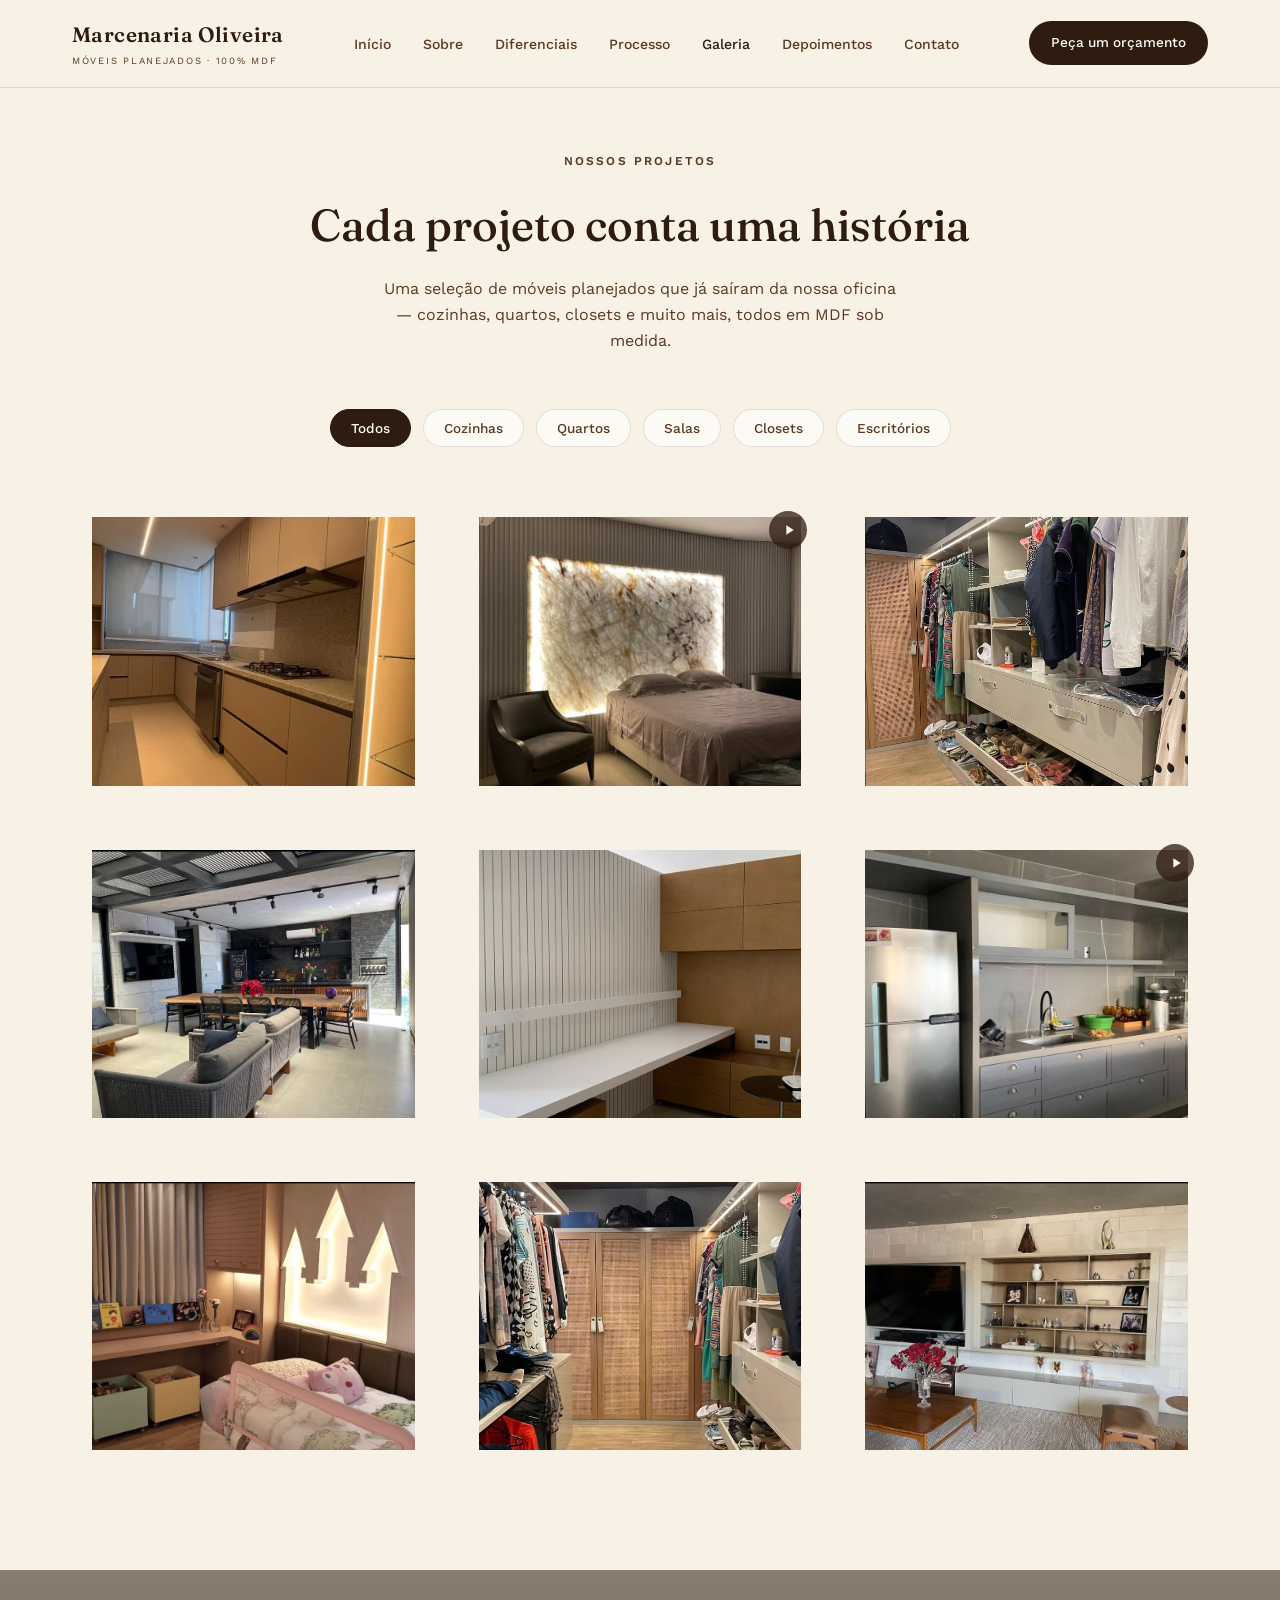
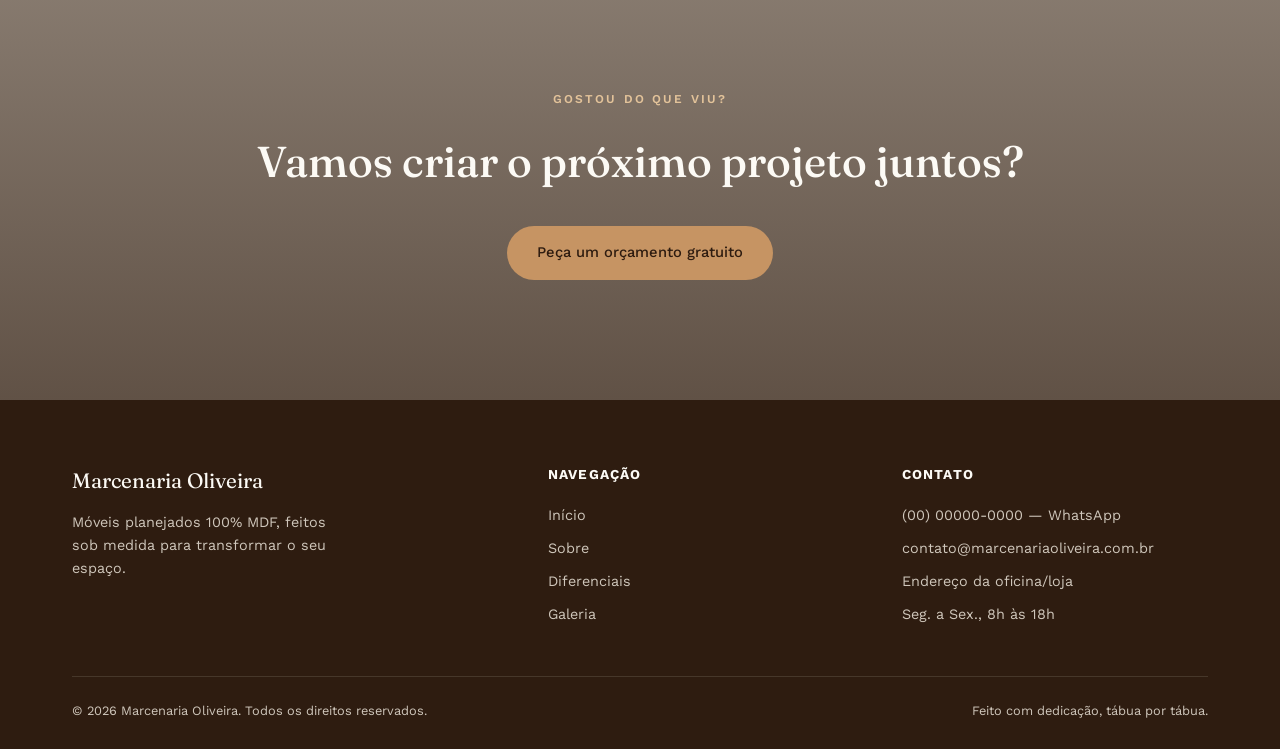
==== galeria.html @ 88a093b2 "marcenaria-subindo" ====
<!DOCTYPE html>
<html lang="pt-BR">
<head>
<meta charset="UTF-8">
<meta name="viewport" content="width=device-width, initial-scale=1.0">
<title>Galeria de Projetos — Marcenaria Oliveira</title>
<link rel="preconnect" href="https://fonts.googleapis.com">
<link rel="preconnect" href="https://fonts.gstatic.com" crossorigin>
<link href="https://fonts.googleapis.com/css2?family=Fraunces:ital,opsz,wght@0,9..144,300;0,9..144,500;0,9..144,600;1,9..144,500&family=Work+Sans:wght@300;400;500;600&display=swap" rel="stylesheet">
<link rel="stylesheet" href="style.css">
</head>
<body>

<!-- =========================== HEADER =========================== -->
<header>
  <div class="nav-wrap">
    <div class="logo">Marcenaria Oliveira<small>Móveis planejados · 100% MDF</small></div>
    <nav>
      <ul>
        <li><a href="index.html">Início</a></li>
        <li><a href="index.html#sobre">Sobre</a></li>
        <li><a href="index.html#diferenciais">Diferenciais</a></li>
        <li><a href="index.html#processo">Processo</a></li>
        <li><a href="galeria.html" class="active">Galeria</a></li>
        <li><a href="index.html#depoimentos">Depoimentos</a></li>
        <li><a href="index.html#contato">Contato</a></li>
      </ul>
    </nav>
    <a href="index.html#contato" class="nav-cta">Peça um orçamento</a>
    <button class="burger" id="burgerBtn" aria-label="Abrir menu"><span></span><span></span><span></span></button>
  </div>
</header>

<!-- =========================== HERO DA GALERIA =========================== -->
<section class="galeria-hero">
  <div class="container">
    <span class="eyebrow">Nossos projetos</span>
    <h1>Cada projeto conta uma história</h1>
    <p>Uma seleção de móveis planejados que já saíram da nossa oficina — cozinhas, quartos, closets e muito mais, todos em MDF sob medida.</p>
  </div>
</section>

<!-- =========================== FILTROS =========================== -->
<div class="container">
  <div class="filtros">
    <button class="filtro-btn active" data-categoria="todos">Todos</button>
    <button class="filtro-btn" data-categoria="cozinhas">Cozinhas</button>
    <button class="filtro-btn" data-categoria="quartos">Quartos</button>
    <button class="filtro-btn" data-categoria="salas">Salas</button>
    <button class="filtro-btn" data-categoria="closets">Closets</button>
    <button class="filtro-btn" data-categoria="escritorios">Escritórios</button>
  </div>
</div>

<!-- =========================== GRID DA GALERIA =========================== -->
<!--
  Para adicionar um novo projeto:
  1. Copie um bloco <div class="galeria-item"> inteiro
  2. Troque data-categoria (cozinhas | quartos | salas | closets | escritorios)
  3. Troque data-titulo, data-categoria-label e data-img pelo nome/foto do projeto
  4. Troque <img class="ph" src="..."> pela foto real do projeto
  5. Se o projeto tiver vídeo: mantenha o <div class="video-badge">, coloque o
     caminho do arquivo em data-video="assets/videos/nome-do-video.mp4" (coloque o
     arquivo .mp4 na pasta "assets/videos" ao lado de galeria.html). Ao clicar no
     card, o lightbox toca o vídeo em vez de mostrar a foto.
     Se não tiver vídeo, apague o data-video e o <div class="video-badge">.
-->
<div class="container">
  <div class="galeria-grid">

    <div class="galeria-item" data-categoria="cozinhas" data-titulo="Cozinha Planejada Amêndoa" data-categoria-label="Cozinha" data-img="fotos/cozinha-amendoa.jpg">
      <img class="ph" src="/assets/cozinha 2.jpg" alt="Cozinha Planejada Amêndoa">
      <div class="item-overlay"><h4>Cozinha Planejada Amêndoa</h4><span>Cozinha</span></div>
    </div>

    <div class="galeria-item" data-categoria="quartos" data-titulo="Quarto Casal Nogueira" data-categoria-label="Quarto" data-img="fotos/quarto-nogueira.jpg" data-video="assets/videos/quarto-casal1.mp4">
      <img class="ph" src="/assets/quarto 2.jpg" alt="Quarto Casal Nogueira">
      <div class="video-badge"><svg viewBox="0 0 24 24"><path d="M8 5v14l11-7z"/></svg></div>
      <div class="item-overlay"><h4>Quarto Casal Nogueira</h4><span>Quarto · com vídeo</span></div>
    </div>

    <div class="galeria-item" data-categoria="closets" data-titulo="Closet Ilha Central" data-categoria-label="Closet" data-img="fotos/closet-ilha-central.jpg">
      <img class="ph" src="/assets/closet 2.jpg" alt="Closet Ilha Central">
      <div class="item-overlay"><h4>Closet Ilha Central</h4><span>Closet</span></div>
    </div>

    <div class="galeria-item" data-categoria="salas" data-titulo="Sala de Estar Rústica" data-categoria-label="Sala" data-img="fotos/sala-rustica.jpg">
      <img class="ph" src="/assets/sala 1.jpg" alt="Sala de Estar Rústica">
      <div class="item-overlay"><h4>Sala de Estar Rústica</h4><span>Sala</span></div>
    </div>

    <div class="galeria-item" data-categoria="escritorios" data-titulo="Home Office Compacto" data-categoria-label="Escritório" data-img="fotos/home-office-compacto.jpg">
      <img class="ph" src="/assets/escritorio 1.jpg" alt="Home Office Compacto">
      <div class="item-overlay"><h4>Home Office Compacto</h4><span>Escritório</span></div>
    </div>

    <div class="galeria-item" data-categoria="cozinhas" data-titulo="Cozinha Integrada Preto Fosco" data-categoria-label="Cozinha" data-img="fotos/cozinha-preto-fosco.jpg" data-video="assets/videos/cozinha1.mp4">
      <img class="ph" src="/assets/cozinha 4.jpg" alt="Cozinha Integrada Preto Fosco">
      <div class="video-badge"><svg viewBox="0 0 24 24"><path d="M8 5v14l11-7z"/></svg></div>
      <div class="item-overlay"><h4>Cozinha Integrada Preto Fosco</h4><span>Cozinha · com vídeo</span></div>
    </div>

    <div class="galeria-item" data-categoria="quartos" data-titulo="Quarto Infantil Divertido" data-categoria-label="Quarto" data-img="fotos/quarto-infantil.jpg">
      <img class="ph" src="/assets/quarto infantil 1.jpg" alt="Quarto Infantil Divertido">
      <div class="item-overlay"><h4>Quarto Infantil Divertido</h4><span>Quarto</span></div>
    </div>

    <div class="galeria-item" data-categoria="closets" data-titulo="Closet Compacto Casal" data-categoria-label="Closet" data-img="fotos/closet-compacto.jpg">
      <img class="ph" src="/assets/closet 1.jpg" alt="Closet Compacto Casal">
      <div class="item-overlay"><h4>Closet Compacto Casal</h4><span>Closet</span></div>
    </div>

    <div class="galeria-item" data-categoria="salas" data-titulo="Home Theater Painel Ripado" data-categoria-label="Sala" data-img="fotos/home-theater.jpg">
      <img class="ph" src="/assets/home thater 1.jpg" alt="Home Theater Painel Ripado">
      <div class="item-overlay"><h4>Home Theater Painel Ripado</h4><span>Sala</span></div>
    </div>

  </div>
</div>

<!-- =========================== CTA FINAL =========================== -->
<section class="cta-final">
  <div class="ph has-img" style="background-image:url('fotos/cta-galeria.jpg');"><span>Foto grande de fundo — móvel finalizado em ambiente real</span></div>
  <div class="container">
    <span class="eyebrow">Gostou do que viu?</span>
    <h2>Vamos criar o próximo projeto juntos?</h2>
    <a href="index.html#contato" class="btn btn-primary">Peça um orçamento gratuito</a>
  </div>
</section>

<!-- =========================== LIGHTBOX =========================== -->
<div class="lightbox" id="lightbox">
  <div class="lightbox-content">
    <button class="lightbox-close" aria-label="Fechar">✕</button>
    <button class="lightbox-prev" aria-label="Anterior">‹</button>
    <button class="lightbox-next" aria-label="Próximo">›</button>
    <div class="ph has-img" id="lightboxImg"><span>Foto grande</span></div>
    <video id="lightboxVideo" controls></video>
    <div class="lightbox-caption">
      <strong id="lightboxTitle">Título do projeto</strong>
      <span id="lightboxCategoria">Categoria</span>
    </div>
  </div>
</div>

<!-- =========================== FOOTER =========================== -->
<footer id="contato">
  <div class="container">
    <div class="footer-grid">
      <div>
        <div class="footer-logo">Marcenaria Oliveira</div>
        <p style="max-width:280px; font-size:0.9rem;">Móveis planejados 100% MDF, feitos sob medida para transformar o seu espaço.</p>
      </div>
      <div>
        <h5>Navegação</h5>
        <ul>
          <li><a href="index.html">Início</a></li>
          <li><a href="index.html#sobre">Sobre</a></li>
          <li><a href="index.html#diferenciais">Diferenciais</a></li>
          <li><a href="galeria.html">Galeria</a></li>
        </ul>
      </div>
      <div>
        <h5>Contato</h5>
        <ul>
          <li>(00) 00000-0000 — WhatsApp</li>
          <li>contato@marcenariaoliveira.com.br</li>
          <li>Endereço da oficina/loja</li>
          <li>Seg. a Sex., 8h às 18h</li>
        </ul>
      </div>
    </div>
    <div class="footer-bottom">
      <span>© 2026 Marcenaria Oliveira. Todos os direitos reservados.</span>
      <span>Feito com dedicação, tábua por tábua.</span>
    </div>
  </div>
</footer>

<script src="script.js"></script>
<script src="galeria.js"></script>
</body>
</html>
---- style.css ----
/* =========================================================
   MARCENARIA OLIVEIRA — estilos compartilhados
   Paleta e tokens de design
   ========================================================= */
:root{
  --cream: #F7F1E6;
  --cream-soft: #FCFAF5;
  --walnut-900: #2E1C10;
  --walnut-700: #5C3A22;
  --walnut-600: #7A4E2B;
  --honey-500: #C69463;
  --honey-300: #E3C39A;
  --honey-100: #F1DFC4;
  --line: rgba(46,28,16,0.12);

  --font-display: 'Fraunces', serif;
  --font-body: 'Work Sans', sans-serif;

  --max-w: 1200px;
}

*{ margin:0; padding:0; box-sizing:border-box; }
html{ scroll-behavior:smooth; }
body{
  font-family: var(--font-body);
  background: var(--cream);
  color: var(--walnut-900);
  line-height:1.6;
  -webkit-font-smoothing: antialiased;
  overflow-x:hidden;
}
img, .ph{ max-width:100%; display:block; }
a{ color:inherit; text-decoration:none; }
ul{ list-style:none; }
.container{ max-width: var(--max-w); margin:0 auto; padding:0 32px; }
section{ position:relative; }

/* ---- Placeholder de imagem (onde entram as fotos reais) ---- */
.ph{
  background:
    repeating-linear-gradient(135deg, rgba(46,28,16,0.05) 0 2px, transparent 2px 14px),
    linear-gradient(160deg, var(--honey-100), var(--honey-500) 55%, var(--walnut-700) 130%);
  border: 2px dashed rgba(46,28,16,0.35);
  display:flex; align-items:center; justify-content:center;
  text-align:center; color: var(--walnut-900);
  font-family: var(--font-body); font-size:0.85rem; font-weight:500;
  letter-spacing:.02em;
  padding: 20px;
}
.ph span{
  background: rgba(252,250,245,0.85);
  padding:8px 14px; border-radius:100px;
}

/* ---- Quando o placeholder vira foto de verdade ----
   Tag <img class="ph ..."> : a foto entra normal, cobrindo a área
   e mantendo as bordas arredondadas/orgânicas de cada seção. */
img.ph{
  object-fit: cover;
  object-position: center;
  width: 100%; height: 100%;
  border: none;
  background: none;
}
/* Divs de fundo (ex: banner do CTA, lightbox) que recebem a foto
   via background-image inline: adicione a classe "has-img" junto
   com "ph" para tirar a borda tracejada e o texto do placeholder. */
.ph.has-img{
  border: none;
  background-size: cover;
  background-position: center;
}
.ph.has-img span{ display:none; }

/* ---- Blob decorativo em anéis de madeira (elemento-assinatura) ---- */
.wood-rings{
  position:absolute; border-radius:50%;
  background: repeating-radial-gradient(circle at 50% 50%,
    var(--honey-300) 0 14px,
    var(--honey-500) 14px 26px,
    var(--walnut-600) 26px 34px,
    var(--honey-300) 34px 46px);
  opacity:0.55;
  filter: blur(0.3px);
  z-index:0;
}

/* ---- Divisores orgânicos entre seções ---- */
.wave{ display:block; width:100%; line-height:0; }
.wave svg{ width:100%; height:70px; display:block; }

/* =========================== HEADER =========================== */
header{
  position:sticky; top:0; z-index:50;
  background: rgba(247,241,230,0.9);
  backdrop-filter: blur(8px);
  border-bottom:1px solid var(--line);
}
.nav-wrap{
  max-width: var(--max-w); margin:0 auto; padding: 18px 32px;
  display:flex; align-items:center; justify-content:space-between;
}
.logo{ font-family: var(--font-display); font-weight:600; font-size:1.3rem; letter-spacing:.02em; color:var(--walnut-900); }
.logo small{ display:block; font-family:var(--font-body); font-weight:400; font-size:0.6rem; letter-spacing:.18em; color:var(--walnut-700); text-transform:uppercase; margin-top:2px; }
nav ul{ display:flex; gap:32px; }
nav a{ font-size:0.88rem; font-weight:500; color:var(--walnut-700); transition:color .2s; }
nav a:hover, nav a.active{ color:var(--walnut-900); }
.nav-cta{
  background: var(--walnut-900); color:var(--cream-soft);
  padding:11px 22px; border-radius:100px; font-size:0.85rem; font-weight:500;
  white-space:nowrap;
}
.burger{ display:none; flex-direction:column; gap:5px; cursor:pointer; background:none; border:none; }
.burger span{ width:24px; height:2px; background:var(--walnut-900); display:block; }

/* =========================== HERO (institucional) =========================== */
.hero{ padding: 72px 0 40px; overflow:visible; }
.hero-grid{
  display:grid; grid-template-columns: 1fr 1.1fr; gap:56px; align-items:center;
  position:relative;
}
.eyebrow{
  font-size:0.75rem; letter-spacing:.18em; text-transform:uppercase;
  color:var(--walnut-700); font-weight:600; margin-bottom:18px; display:block;
}
.hero h1{
  font-family: var(--font-display); font-weight:500; font-size: clamp(2.3rem, 4vw, 3.4rem);
  line-height:1.12; color:var(--walnut-900); margin-bottom:22px;
}
.hero h1 em{ font-style:italic; font-weight:500; color: var(--honey-500); }
.hero p.lead{ font-size:1.05rem; color: var(--walnut-700); max-width: 440px; margin-bottom:32px; }
.btn-row{ display:flex; gap:16px; flex-wrap:wrap; }
.btn{
  display:inline-block; padding:15px 30px; border-radius:100px; font-weight:500; font-size:0.92rem;
  transition: transform .2s, box-shadow .2s; border:none; cursor:pointer; font-family:var(--font-body);
}
.btn-primary{ background: var(--walnut-900); color:var(--cream-soft); }
.btn-primary:hover{ transform: translateY(-2px); box-shadow: 0 10px 24px rgba(46,28,16,0.25); }
.btn-ghost{ border:1.5px solid var(--walnut-900); color:var(--walnut-900); background:transparent; }
.btn-ghost:hover{ background:var(--walnut-900); color:var(--cream-soft); }

.hero-img-wrap{ position:relative; }
.hero-img-wrap .wood-rings{ width:230px; height:230px; top:-60px; right:-40px; z-index:0; }
.hero-img{
  position:relative; z-index:1; aspect-ratio: 4/4.6;
  border-radius: 62% 38% 45% 55% / 55% 45% 55% 45%;
}

/* =========================== FEATURED / DIFERENCIAIS =========================== */
.diferenciais{ padding: 70px 0 90px; }
.section-head{ text-align:center; max-width:640px; margin:0 auto 52px; }
.section-head h2{ font-family:var(--font-display); font-weight:500; font-size: clamp(1.7rem, 3vw, 2.3rem); margin-top:10px; }
.section-head p{ color:var(--walnut-700); margin-top:14px; }

.cards-grid{ display:grid; grid-template-columns: repeat(4, 1fr); gap:28px; }
.card{
  background: var(--cream-soft); border:1px solid var(--line);
  border-radius:20px; padding:32px 24px; text-align:left;
}
.icon-circle{
  width:56px; height:56px; border-radius:50%; margin-bottom:20px;
  background: radial-gradient(circle at 32% 30%, var(--honey-100), var(--honey-500) 65%, var(--walnut-700) 130%);
  display:flex; align-items:center; justify-content:center;
}
.icon-circle svg{ width:24px; height:24px; stroke: var(--walnut-900); }
.card h3{ font-family:var(--font-display); font-size:1.12rem; font-weight:500; margin-bottom:10px; }
.card p{ font-size:0.92rem; color: var(--walnut-700); }

/* =========================== GALERIA TEASER (institucional) =========================== */
.galeria-teaser{ background: var(--honey-100); padding:70px 0 84px; }
.galeria-head{ display:flex; justify-content:space-between; align-items:flex-end; margin-bottom:36px; flex-wrap:wrap; gap:20px; }
.galeria-head h2{ font-family:var(--font-display); font-weight:500; font-size:clamp(1.6rem,3vw,2.1rem); max-width:420px; }
.galeria-row{ display:grid; grid-template-columns: repeat(4, 1fr); gap:18px; }
.galeria-row .ph{ aspect-ratio: 3/4; border-radius: 16px 16px 60px 16px; font-size:0.75rem; }
.galeria-row .ph:nth-child(2){ border-radius: 16px 60px 16px 16px; margin-top:26px; }
.galeria-row .ph:nth-child(3){ border-radius: 60px 16px 16px 16px; }
.galeria-row .ph:nth-child(4){ border-radius: 16px 16px 16px 60px; margin-top:26px; }
.link-arrow{ font-weight:500; font-size:0.9rem; border-bottom:1.5px solid var(--walnut-900); padding-bottom:2px; white-space:nowrap; }

/* =========================== SOBRE / HISTÓRIA =========================== */
.sobre{ padding: 90px 0; }
.sobre-grid{ display:grid; grid-template-columns: 1.1fr 1fr; gap:56px; align-items:center; }
.sobre-img-wrap{ position:relative; }
.sobre-img-wrap .wood-rings{ width:220px; height:220px; bottom:-46px; left:-46px; z-index:0; }
.sobre-img{ position:relative; z-index:1; aspect-ratio: 4/4.2; border-radius: 50% 50% 55% 45% / 60% 60% 40% 40%; }
.sobre-text .eyebrow{ margin-bottom:14px; }
.sobre-text h2{ font-family:var(--font-display); font-weight:500; font-size:clamp(1.7rem,3vw,2.3rem); margin-bottom:20px; line-height:1.2; }
.sobre-text p{ color:var(--walnut-700); margin-bottom:18px; max-width:520px; }
.quote{
  font-family: var(--font-display); font-style:italic; font-size:1.1rem;
  color:var(--walnut-900); border-left:3px solid var(--honey-500); padding-left:18px; margin:26px 0;
}
.quote small{ display:block; font-family:var(--font-body); font-style:normal; font-size:0.78rem; letter-spacing:.1em; text-transform:uppercase; color:var(--walnut-700); margin-top:8px; }
.valores{ display:grid; grid-template-columns: repeat(2,1fr); gap:20px; margin-top:30px; }
.valor-item{ display:flex; gap:14px; align-items:flex-start; }
.valor-dot{ width:38px; height:38px; min-width:38px; border-radius:50%; background: radial-gradient(circle at 32% 30%, var(--honey-100), var(--honey-500) 70%, var(--walnut-700) 130%); }
.valor-item h4{ font-size:0.95rem; font-weight:600; margin-bottom:4px; }
.valor-item p{ font-size:0.85rem; color:var(--walnut-700); margin:0; }

/* =========================== FILOSOFIA (faixa escura) =========================== */
.filosofia{ background: var(--walnut-900); color: var(--cream); padding: 90px 0; }
.filosofia .eyebrow{ color: var(--honey-300); text-align:center; }
.filosofia h2{
  font-family:var(--font-display); font-weight:500; font-style:italic;
  font-size:clamp(1.8rem,3.4vw,2.6rem); text-align:center; max-width:720px; margin:14px auto 56px; line-height:1.28;
}
.pilares{ display:grid; grid-template-columns: repeat(4,1fr); gap:28px; border-top:1px solid rgba(247,241,230,0.15); padding-top:44px; }
.pilar h3{ font-family:var(--font-display); font-size:1.15rem; font-weight:500; margin-bottom:10px; color:var(--honey-300); }
.pilar p{ font-size:0.88rem; color: rgba(247,241,230,0.75); }

/* =========================== PROCESSO =========================== */
.processo{ padding:90px 0; }
.steps{ display:grid; grid-template-columns: repeat(6,1fr); gap:16px; margin-top:50px; position:relative; }
.steps::before{
  content:''; position:absolute; top:29px; left:8%; right:8%; height:1px;
  background: repeating-linear-gradient(to right, var(--honey-500) 0 8px, transparent 8px 14px);
  z-index:0;
}
.step{ text-align:center; position:relative; z-index:1; }
.step-num{
  width:58px; height:58px; border-radius:50%; margin:0 auto 16px;
  display:flex; align-items:center; justify-content:center;
  font-family:var(--font-display); font-size:1.1rem; color:var(--cream-soft);
  background: radial-gradient(circle at 32% 30%, var(--honey-500), var(--walnut-700) 120%);
}
.step h4{ font-size:0.92rem; font-weight:600; margin-bottom:8px; }
.step p{ font-size:0.8rem; color:var(--walnut-700); }

/* =========================== DEPOIMENTOS =========================== */
.depoimentos{ background: var(--honey-100); padding:90px 0; }
.testi-grid{ display:grid; grid-template-columns: repeat(3,1fr); gap:26px; margin-top:50px; }
.testi-card{ background: var(--cream-soft); border-radius:20px; padding:32px 28px; border:1px solid var(--line); }
.stars{ color: var(--honey-500); font-size:0.95rem; letter-spacing:2px; margin-bottom:16px; }
.testi-card p.text{ font-size:0.95rem; color:var(--walnut-900); margin-bottom:22px; font-family:var(--font-display); font-style:italic; line-height:1.5; }
.testi-author{ display:flex; align-items:center; gap:12px; }
.avatar{ width:44px; height:44px; border-radius:50%; background: radial-gradient(circle at 32% 30%, var(--honey-100), var(--honey-500) 70%, var(--walnut-700) 130%); }
.testi-author strong{ font-size:0.88rem; display:block; }
.testi-author span{ font-size:0.78rem; color:var(--walnut-700); }

/* =========================== CTA FINAL =========================== */
.cta-final{ position:relative; padding:120px 0; overflow:hidden; }
.cta-final .ph{ position:absolute; inset:0; border-radius:0; border:none; }
.cta-final::after{ content:''; position:absolute; inset:0; background: linear-gradient(180deg, rgba(46,28,16,0.55), rgba(46,28,16,0.75)); }
.cta-final .container{ position:relative; z-index:2; text-align:center; }
.cta-final .eyebrow{ color: var(--honey-300); }
.cta-final h2{ font-family:var(--font-display); font-weight:500; color:var(--cream-soft); font-size:clamp(1.8rem,3.6vw,2.7rem); margin: 14px 0 30px; }
.cta-final .btn-primary{ background: var(--honey-500); color:var(--walnut-900); }

/* =========================== FOOTER =========================== */
footer{ background: var(--walnut-900); color: rgba(247,241,230,0.8); padding: 64px 0 28px; }
.footer-grid{ display:grid; grid-template-columns: 1.4fr 1fr 1fr; gap:48px; padding-bottom:40px; border-bottom:1px solid rgba(247,241,230,0.12); }
.footer-logo{ font-family:var(--font-display); font-size:1.3rem; color:var(--cream-soft); margin-bottom:14px; }
footer h5{ color:var(--cream-soft); font-size:0.85rem; letter-spacing:.08em; text-transform:uppercase; margin-bottom:18px; }
footer li{ margin-bottom:10px; font-size:0.9rem; }
footer a:hover{ color:var(--honey-300); }
.footer-bottom{ display:flex; justify-content:space-between; padding-top:24px; font-size:0.8rem; flex-wrap:wrap; gap:10px; }

/* =========================== PÁGINA DA GALERIA =========================== */
.galeria-hero{ padding:64px 0 20px; text-align:center; }
.galeria-hero h1{ font-family:var(--font-display); font-weight:500; font-size:clamp(2rem,3.6vw,2.8rem); margin:10px 0 16px; }
.galeria-hero p{ color:var(--walnut-700); max-width:520px; margin:0 auto; }

.filtros{ display:flex; justify-content:center; flex-wrap:wrap; gap:12px; padding:36px 0 10px; }
.filtro-btn{
  font-family:var(--font-body); font-size:0.85rem; font-weight:500; padding:10px 20px;
  border-radius:100px; border:1.5px solid var(--line); background:var(--cream-soft);
  color:var(--walnut-700); cursor:pointer; transition:.2s;
}
.filtro-btn:hover{ border-color:var(--honey-500); }
.filtro-btn.active{ background:var(--walnut-900); color:var(--cream-soft); border-color:var(--walnut-900); }

.galeria-grid{
  display:grid; grid-template-columns:repeat(3,1fr); gap:24px;
  padding:40px 0 100px;
}
.galeria-item{
  position:relative; border-radius:18px; overflow:hidden; cursor:pointer;
  aspect-ratio: 4/3.4; transition: transform .3s;
}
.galeria-item:hover{ transform: translateY(-4px); }
.galeria-item .ph{ position:absolute; inset:0; border-radius:18px; }
.item-overlay{
  position:absolute; inset:0; z-index:2;
  background: linear-gradient(180deg, rgba(46,28,16,0) 40%, rgba(46,28,16,0.82) 100%);
  display:flex; flex-direction:column; justify-content:flex-end; padding:20px;
  opacity:0; transition:opacity .25s;
}
.galeria-item:hover .item-overlay{ opacity:1; }
.item-overlay h4{ color:var(--cream-soft); font-family:var(--font-display); font-size:1.05rem; font-weight:500; }
.item-overlay span{ color: var(--honey-300); font-size:0.78rem; letter-spacing:.06em; text-transform:uppercase; }
.video-badge{
  position:absolute; top:14px; right:14px; z-index:3;
  width:38px; height:38px; border-radius:50%;
  background: rgba(46,28,16,0.75); display:flex; align-items:center; justify-content:center;
}
.video-badge svg{ width:16px; height:16px; fill:var(--cream-soft); margin-left:2px; }

/* ---- Lightbox ---- */
.lightbox{
  position:fixed; inset:0; z-index:200; background:rgba(46,28,16,0.94);
  display:none; align-items:center; justify-content:center; padding:40px;
}
.lightbox.open{ display:flex; }
.lightbox-content{ position:relative; max-width:900px; width:100%; }
.lightbox .ph{ aspect-ratio:16/10; border-radius:16px; }
#lightboxVideo{
  display:none; width:100%; aspect-ratio:16/10;
  border-radius:16px; background:#000;
}
.lightbox-caption{ text-align:center; color:var(--cream-soft); margin-top:18px; }
.lightbox-caption span{ display:block; color:var(--honey-300); font-size:0.78rem; letter-spacing:.08em; text-transform:uppercase; margin-top:4px; }
.lightbox-close, .lightbox-prev, .lightbox-next{
  position:absolute; background:rgba(247,241,230,0.12); border:none; color:var(--cream-soft);
  width:44px; height:44px; border-radius:50%; cursor:pointer; font-size:1.3rem;
  display:flex; align-items:center; justify-content:center; transition:.2s;
}
.lightbox-close:hover, .lightbox-prev:hover, .lightbox-next:hover{ background:rgba(247,241,230,0.25); }
.lightbox-close{ top:-56px; right:0; }
.lightbox-prev{ left:-56px; top:50%; transform:translateY(-50%); }
.lightbox-next{ right:-56px; top:50%; transform:translateY(-50%); }

/* =========================== RESPONSIVO =========================== */
@media (max-width: 900px){
  nav, .nav-cta{ display:none; }
  .burger{ display:flex; }
  .hero-grid, .sobre-grid{ grid-template-columns:1fr; }
  .hero-img-wrap{ order:-1; }
  .cards-grid{ grid-template-columns: repeat(2,1fr); }
  .galeria-row{ grid-template-columns: repeat(2,1fr); }
  .galeria-grid{ grid-template-columns:repeat(2,1fr); }
  .pilares{ grid-template-columns: repeat(2,1fr); }
  .steps{ grid-template-columns: repeat(3,1fr); row-gap:36px; }
  .steps::before{ display:none; }
  .testi-grid{ grid-template-columns:1fr; }
  .footer-grid{ grid-template-columns:1fr; gap:32px; }
  .lightbox-prev{ left:0; } .lightbox-next{ right:0; } .lightbox-close{ top:-48px; right:0; }
}
@media (max-width:520px){
  .cards-grid, .galeria-row{ grid-template-columns:1fr; }
  .galeria-grid{ grid-template-columns:1fr; }
  .steps{ grid-template-columns: repeat(2,1fr); }
}
@media (prefers-reduced-motion: reduce){
  html{ scroll-behavior:auto; }
  *{ transition:none !important; animation:none !important; }
}
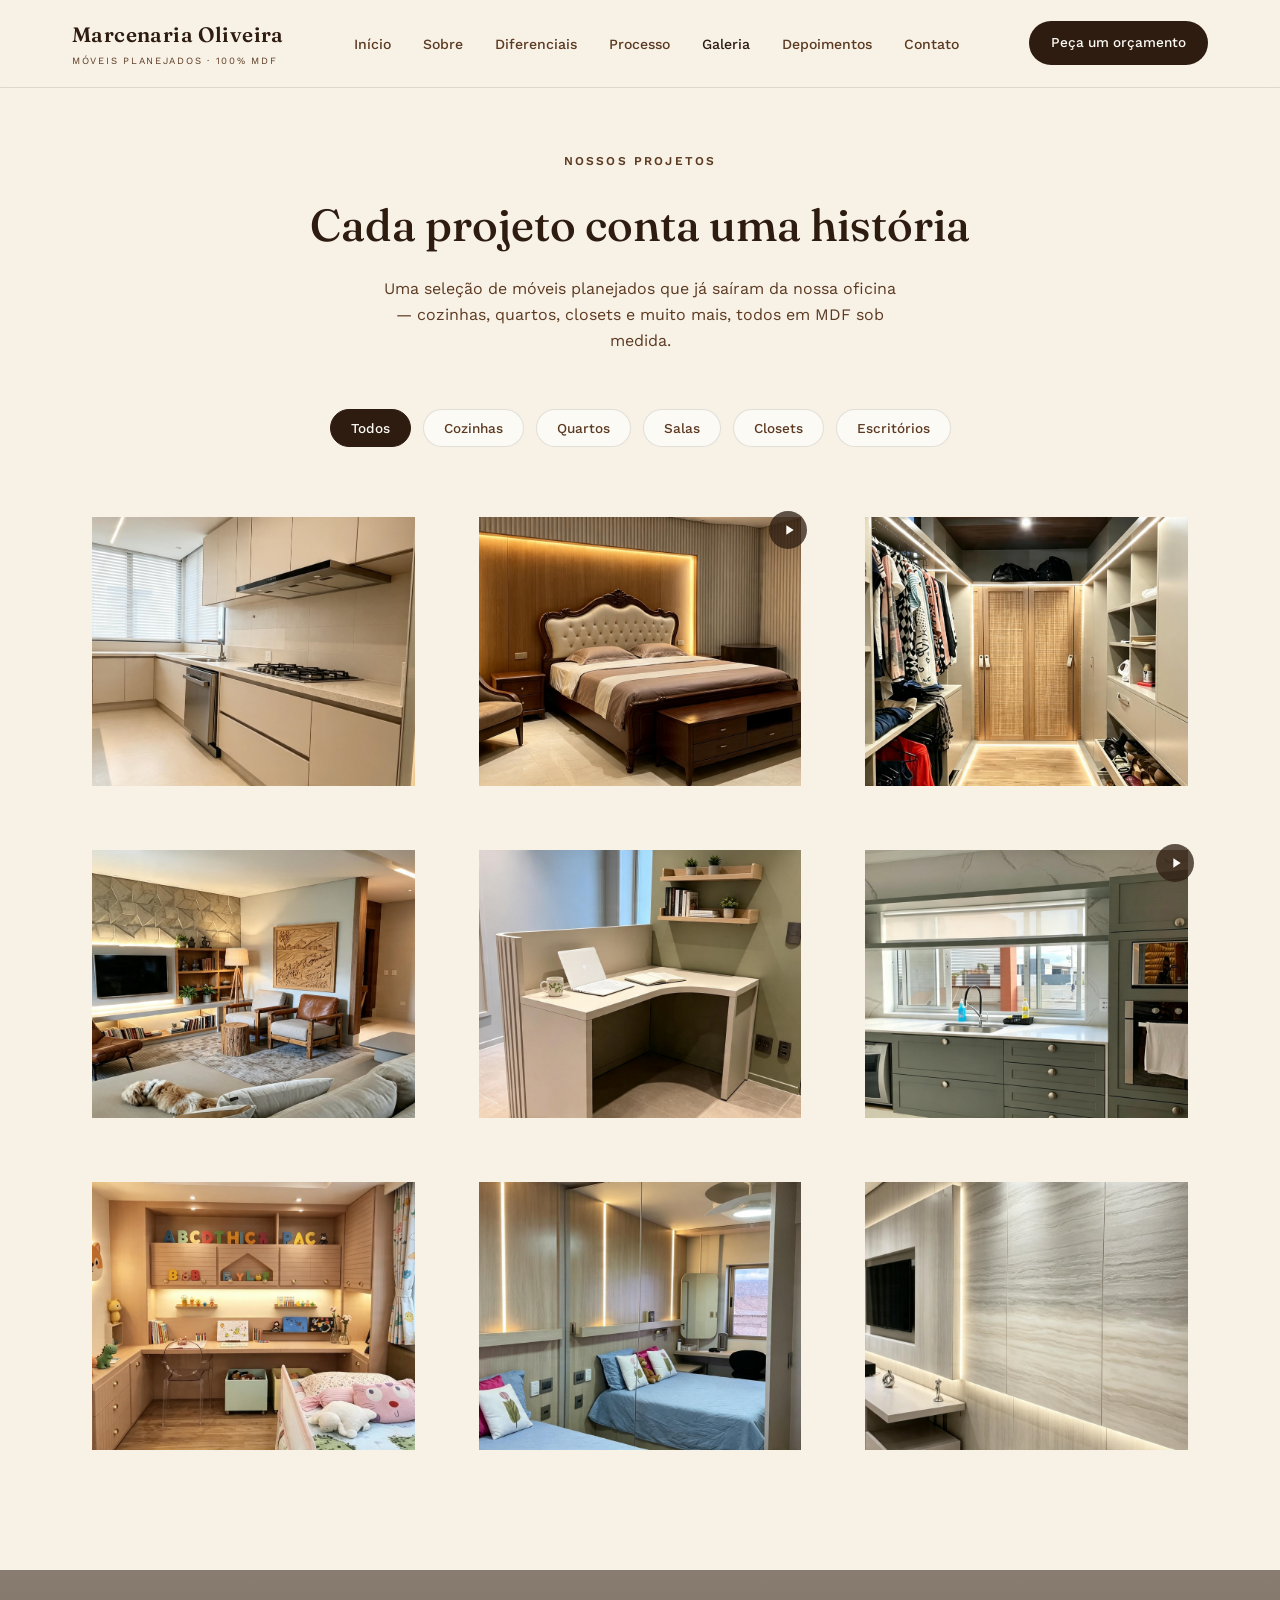
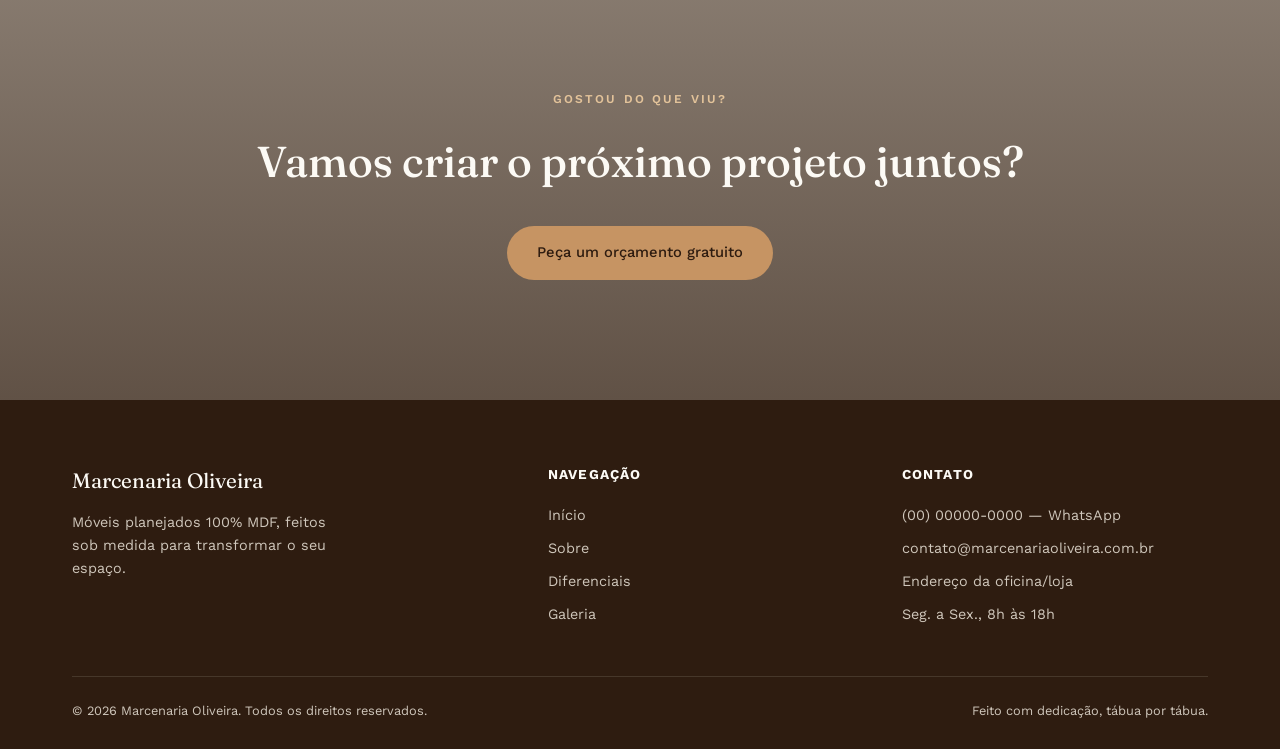
==== commit 009d03d4: "primeiro-comit" ====
--- a/galeria.html
+++ b/galeria.html
@@ -69,49 +69,49 @@
   <div class="galeria-grid">
 
     <div class="galeria-item" data-categoria="cozinhas" data-titulo="Cozinha Planejada Amêndoa" data-categoria-label="Cozinha" data-img="fotos/cozinha-amendoa.jpg">
-      <img class="ph" src="/assets/cozinha 2.jpg" alt="Cozinha Planejada Amêndoa">
+      <img class="ph" src="/assets/1_cozinha_planejada_amendoa.png" alt="Cozinha Planejada Amêndoa">
       <div class="item-overlay"><h4>Cozinha Planejada Amêndoa</h4><span>Cozinha</span></div>
     </div>
 
     <div class="galeria-item" data-categoria="quartos" data-titulo="Quarto Casal Nogueira" data-categoria-label="Quarto" data-img="fotos/quarto-nogueira.jpg" data-video="assets/videos/quarto-casal1.mp4">
-      <img class="ph" src="/assets/quarto 2.jpg" alt="Quarto Casal Nogueira">
+      <img class="ph" src="/assets/1_quarto_casal_nogueira.png" alt="Quarto Casal Nogueira">
       <div class="video-badge"><svg viewBox="0 0 24 24"><path d="M8 5v14l11-7z"/></svg></div>
       <div class="item-overlay"><h4>Quarto Casal Nogueira</h4><span>Quarto · com vídeo</span></div>
     </div>
 
     <div class="galeria-item" data-categoria="closets" data-titulo="Closet Ilha Central" data-categoria-label="Closet" data-img="fotos/closet-ilha-central.jpg">
-      <img class="ph" src="/assets/closet 2.jpg" alt="Closet Ilha Central">
+      <img class="ph" src="/assets/Closet_Ilha_Central.png" alt="Closet Ilha Central">
       <div class="item-overlay"><h4>Closet Ilha Central</h4><span>Closet</span></div>
     </div>
 
     <div class="galeria-item" data-categoria="salas" data-titulo="Sala de Estar Rústica" data-categoria-label="Sala" data-img="fotos/sala-rustica.jpg">
-      <img class="ph" src="/assets/sala 1.jpg" alt="Sala de Estar Rústica">
+      <img class="ph" src="/assets/Sala_de_Estar_Rústica.png" alt="Sala de Estar Rústica">
       <div class="item-overlay"><h4>Sala de Estar Rústica</h4><span>Sala</span></div>
     </div>
 
     <div class="galeria-item" data-categoria="escritorios" data-titulo="Home Office Compacto" data-categoria-label="Escritório" data-img="fotos/home-office-compacto.jpg">
-      <img class="ph" src="/assets/escritorio 1.jpg" alt="Home Office Compacto">
+      <img class="ph" src="/assets/Home_Office_Compacto.png" alt="Home Office Compacto">
       <div class="item-overlay"><h4>Home Office Compacto</h4><span>Escritório</span></div>
     </div>
 
     <div class="galeria-item" data-categoria="cozinhas" data-titulo="Cozinha Integrada Preto Fosco" data-categoria-label="Cozinha" data-img="fotos/cozinha-preto-fosco.jpg" data-video="assets/videos/cozinha1.mp4">
-      <img class="ph" src="/assets/cozinha 4.jpg" alt="Cozinha Integrada Preto Fosco">
+      <img class="ph" src="/assets/Cozinha_Integrada.png" alt="Cozinha Integrada Preto Fosco">
       <div class="video-badge"><svg viewBox="0 0 24 24"><path d="M8 5v14l11-7z"/></svg></div>
-      <div class="item-overlay"><h4>Cozinha Integrada Preto Fosco</h4><span>Cozinha · com vídeo</span></div>
+      <div class="item-overlay"><h4>Cozinha Integrada </h4><span>Cozinha · com vídeo</span></div>
     </div>
 
     <div class="galeria-item" data-categoria="quartos" data-titulo="Quarto Infantil Divertido" data-categoria-label="Quarto" data-img="fotos/quarto-infantil.jpg">
-      <img class="ph" src="/assets/quarto infantil 1.jpg" alt="Quarto Infantil Divertido">
+      <img class="ph" src="/assets/Quarto_Infantil_Divertido.png" alt="Quarto Infantil Divertido">
       <div class="item-overlay"><h4>Quarto Infantil Divertido</h4><span>Quarto</span></div>
     </div>
 
     <div class="galeria-item" data-categoria="closets" data-titulo="Closet Compacto Casal" data-categoria-label="Closet" data-img="fotos/closet-compacto.jpg">
-      <img class="ph" src="/assets/closet 1.jpg" alt="Closet Compacto Casal">
+      <img class="ph" src="/assets/closet3.png" alt="Closet Compacto Casal">
       <div class="item-overlay"><h4>Closet Compacto Casal</h4><span>Closet</span></div>
     </div>
 
     <div class="galeria-item" data-categoria="salas" data-titulo="Home Theater Painel Ripado" data-categoria-label="Sala" data-img="fotos/home-theater.jpg">
-      <img class="ph" src="/assets/home thater 1.jpg" alt="Home Theater Painel Ripado">
+      <img class="ph" src="/assets/Home_Theater_Painel_Ripado.png" alt="Home Theater Painel Ripado">
       <div class="item-overlay"><h4>Home Theater Painel Ripado</h4><span>Sala</span></div>
     </div>
 
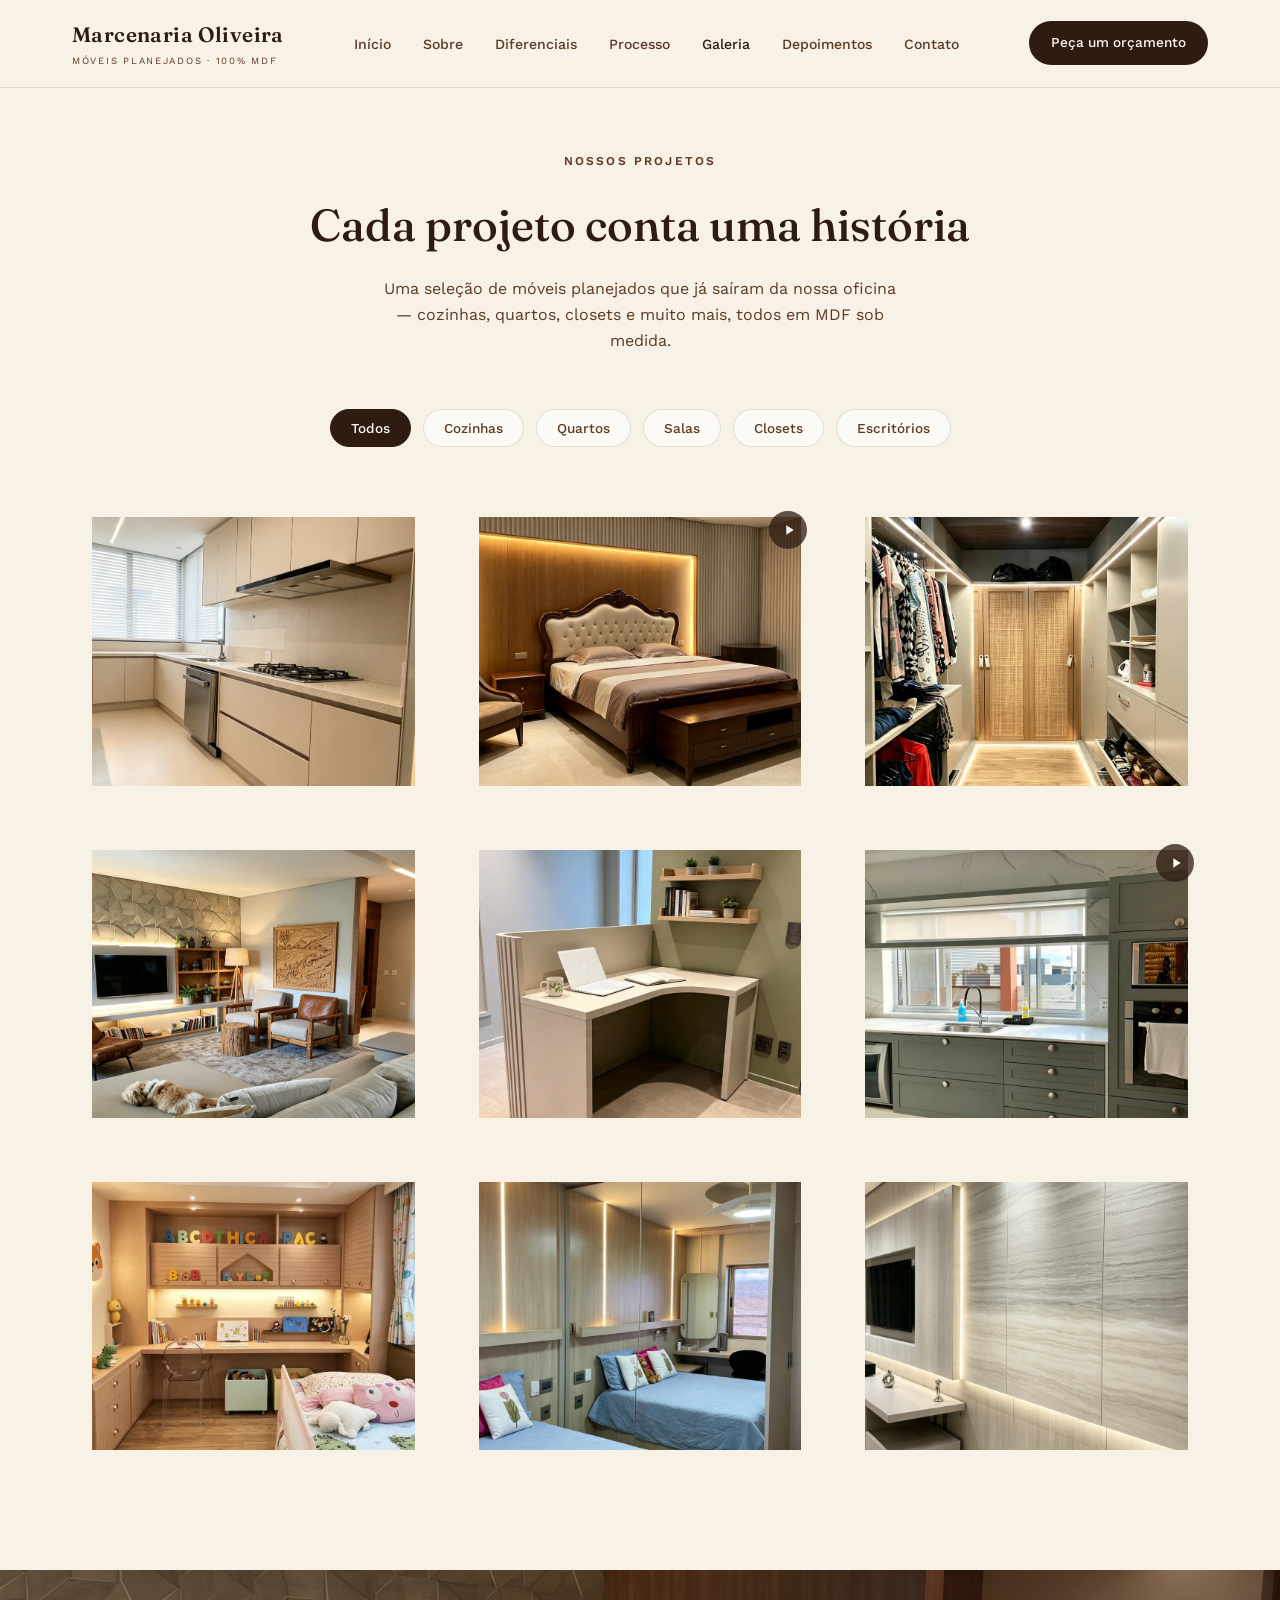
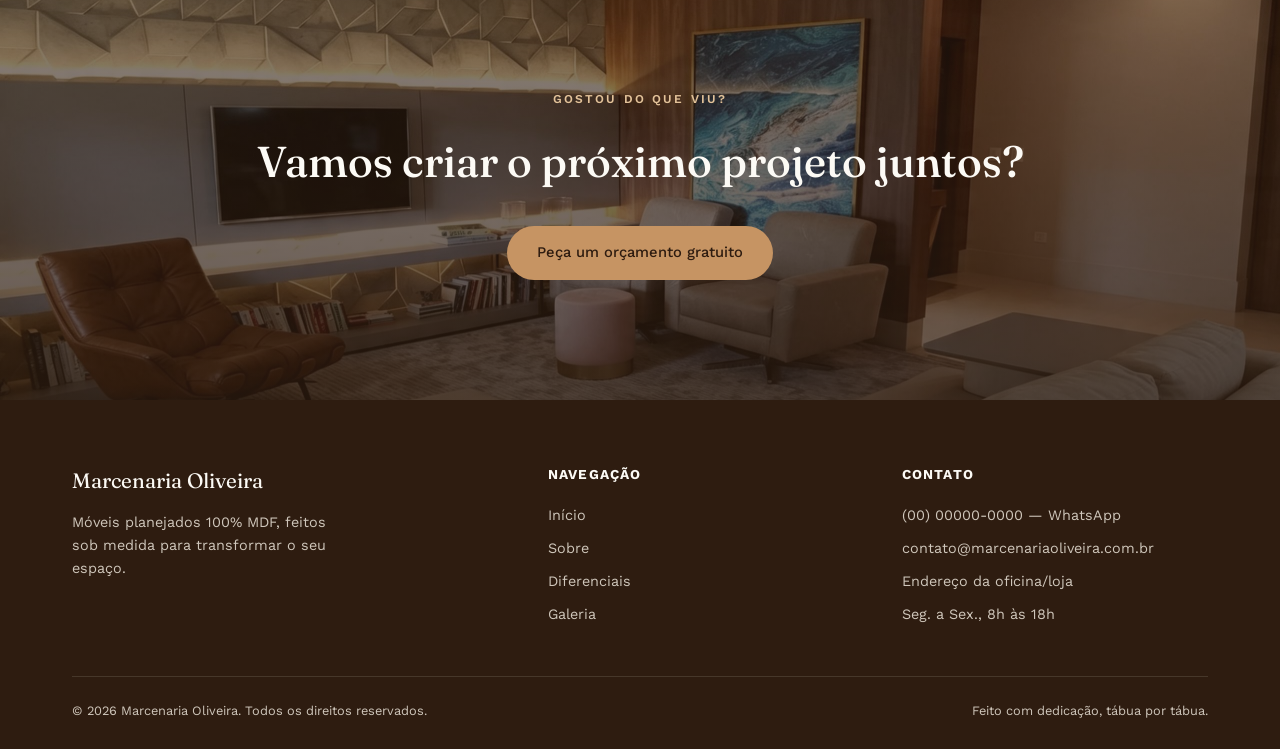
==== commit ea2dbbb7: "corrigindo-erro" ====
--- a/galeria.html
+++ b/galeria.html
@@ -68,50 +68,50 @@
 <div class="container">
   <div class="galeria-grid">
 
-    <div class="galeria-item" data-categoria="cozinhas" data-titulo="Cozinha Planejada Amêndoa" data-categoria-label="Cozinha" data-img="fotos/cozinha-amendoa.jpg">
-      <img class="ph" src="/assets/1_cozinha_planejada_amendoa.png" alt="Cozinha Planejada Amêndoa">
+    <div class="galeria-item" data-categoria="cozinhas" data-titulo="Cozinha Planejada Amêndoa" data-categoria-label="Cozinha" data-img="assets/1_cozinha_planejada_amendoa.png">
+      <img class="ph" src="assets/1_cozinha_planejada_amendoa.png" alt="Cozinha Planejada Amêndoa">
       <div class="item-overlay"><h4>Cozinha Planejada Amêndoa</h4><span>Cozinha</span></div>
     </div>
 
-    <div class="galeria-item" data-categoria="quartos" data-titulo="Quarto Casal Nogueira" data-categoria-label="Quarto" data-img="fotos/quarto-nogueira.jpg" data-video="assets/videos/quarto-casal1.mp4">
-      <img class="ph" src="/assets/1_quarto_casal_nogueira.png" alt="Quarto Casal Nogueira">
+    <div class="galeria-item" data-categoria="quartos" data-titulo="Quarto Casal Nogueira" data-categoria-label="Quarto" data-img="assets/1_quarto_casal_nogueira.png" data-video="assets/videos/quarto-casal1.mp4">
+      <img class="ph" src="assets/1_quarto_casal_nogueira.png" alt="Quarto Casal Nogueira">
       <div class="video-badge"><svg viewBox="0 0 24 24"><path d="M8 5v14l11-7z"/></svg></div>
       <div class="item-overlay"><h4>Quarto Casal Nogueira</h4><span>Quarto · com vídeo</span></div>
     </div>
 
-    <div class="galeria-item" data-categoria="closets" data-titulo="Closet Ilha Central" data-categoria-label="Closet" data-img="fotos/closet-ilha-central.jpg">
-      <img class="ph" src="/assets/Closet_Ilha_Central.png" alt="Closet Ilha Central">
+    <div class="galeria-item" data-categoria="closets" data-titulo="Closet Ilha Central" data-categoria-label="Closet" data-img="assets/Closet_Ilha_Central.png">
+      <img class="ph" src="assets/Closet_Ilha_Central.png" alt="Closet Ilha Central">
       <div class="item-overlay"><h4>Closet Ilha Central</h4><span>Closet</span></div>
     </div>
 
-    <div class="galeria-item" data-categoria="salas" data-titulo="Sala de Estar Rústica" data-categoria-label="Sala" data-img="fotos/sala-rustica.jpg">
-      <img class="ph" src="/assets/Sala_de_Estar_Rústica.png" alt="Sala de Estar Rústica">
+    <div class="galeria-item" data-categoria="salas" data-titulo="Sala de Estar Rústica" data-categoria-label="Sala" data-img="assets/Sala_de_Estar_Rústica.png">
+      <img class="ph" src="assets/Sala_de_Estar_Rústica.png" alt="Sala de Estar Rústica">
       <div class="item-overlay"><h4>Sala de Estar Rústica</h4><span>Sala</span></div>
     </div>
 
-    <div class="galeria-item" data-categoria="escritorios" data-titulo="Home Office Compacto" data-categoria-label="Escritório" data-img="fotos/home-office-compacto.jpg">
-      <img class="ph" src="/assets/Home_Office_Compacto.png" alt="Home Office Compacto">
+    <div class="galeria-item" data-categoria="escritorios" data-titulo="Home Office Compacto" data-categoria-label="Escritório" data-img="assets/Home_Office_Compacto.png">
+      <img class="ph" src="assets/Home_Office_Compacto.png" alt="Home Office Compacto">
       <div class="item-overlay"><h4>Home Office Compacto</h4><span>Escritório</span></div>
     </div>
 
-    <div class="galeria-item" data-categoria="cozinhas" data-titulo="Cozinha Integrada Preto Fosco" data-categoria-label="Cozinha" data-img="fotos/cozinha-preto-fosco.jpg" data-video="assets/videos/cozinha1.mp4">
-      <img class="ph" src="/assets/Cozinha_Integrada.png" alt="Cozinha Integrada Preto Fosco">
+    <div class="galeria-item" data-categoria="cozinhas" data-titulo="Cozinha Integrada Preto Fosco" data-categoria-label="Cozinha" data-img="assets/Cozinha_Integrada.png" data-video="assets/videos/cozinha1.mp4">
+      <img class="ph" src="assets/Cozinha_Integrada.png" alt="Cozinha Integrada Preto Fosco">
       <div class="video-badge"><svg viewBox="0 0 24 24"><path d="M8 5v14l11-7z"/></svg></div>
       <div class="item-overlay"><h4>Cozinha Integrada </h4><span>Cozinha · com vídeo</span></div>
     </div>
 
-    <div class="galeria-item" data-categoria="quartos" data-titulo="Quarto Infantil Divertido" data-categoria-label="Quarto" data-img="fotos/quarto-infantil.jpg">
-      <img class="ph" src="/assets/Quarto_Infantil_Divertido.png" alt="Quarto Infantil Divertido">
+    <div class="galeria-item" data-categoria="quartos" data-titulo="Quarto Infantil Divertido" data-categoria-label="Quarto" data-img="assets/Quarto_Infantil_Divertido.png">
+      <img class="ph" src="assets/Quarto_Infantil_Divertido.png" alt="Quarto Infantil Divertido">
       <div class="item-overlay"><h4>Quarto Infantil Divertido</h4><span>Quarto</span></div>
     </div>
 
-    <div class="galeria-item" data-categoria="closets" data-titulo="Closet Compacto Casal" data-categoria-label="Closet" data-img="fotos/closet-compacto.jpg">
-      <img class="ph" src="/assets/closet3.png" alt="Closet Compacto Casal">
+    <div class="galeria-item" data-categoria="closets" data-titulo="Closet Compacto Casal" data-categoria-label="Closet" data-img="assets/closet3.png">
+      <img class="ph" src="assets/closet3.png" alt="Closet Compacto Casal">
       <div class="item-overlay"><h4>Closet Compacto Casal</h4><span>Closet</span></div>
     </div>
 
-    <div class="galeria-item" data-categoria="salas" data-titulo="Home Theater Painel Ripado" data-categoria-label="Sala" data-img="fotos/home-theater.jpg">
-      <img class="ph" src="/assets/Home_Theater_Painel_Ripado.png" alt="Home Theater Painel Ripado">
+    <div class="galeria-item" data-categoria="salas" data-titulo="Home Theater Painel Ripado" data-categoria-label="Sala" data-img="assets/Home_Theater_Painel_Ripado.png">
+      <img class="ph" src="assets/Home_Theater_Painel_Ripado.png" alt="Home Theater Painel Ripado">
       <div class="item-overlay"><h4>Home Theater Painel Ripado</h4><span>Sala</span></div>
     </div>
 
@@ -120,7 +120,7 @@
 
 <!-- =========================== CTA FINAL =========================== -->
 <section class="cta-final">
-  <div class="ph has-img" style="background-image:url('fotos/cta-galeria.jpg');"><span>Foto grande de fundo — móvel finalizado em ambiente real</span></div>
+  <div class="ph has-img" style="background-image:url('assets/sala1.png');"><span>Foto grande de fundo — móvel finalizado em ambiente real</span></div>
   <div class="container">
     <span class="eyebrow">Gostou do que viu?</span>
     <h2>Vamos criar o próximo projeto juntos?</h2>
